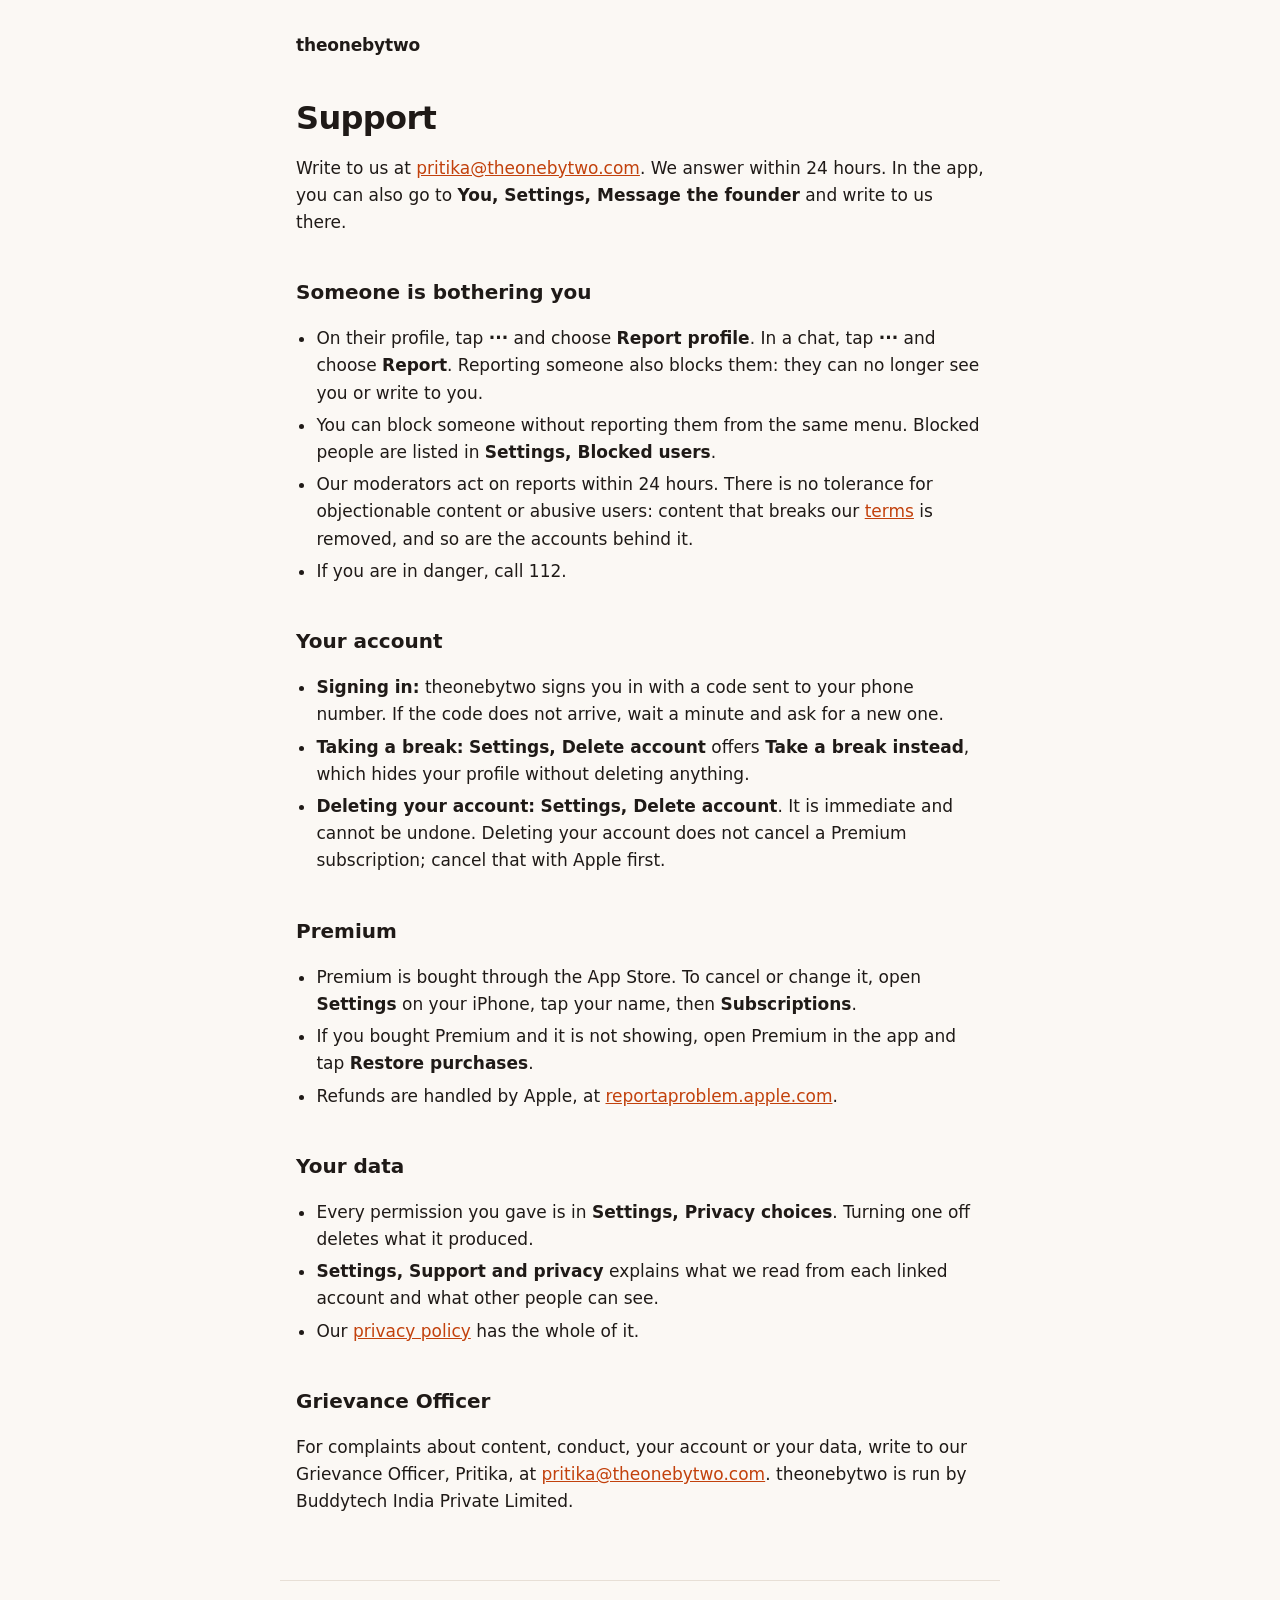
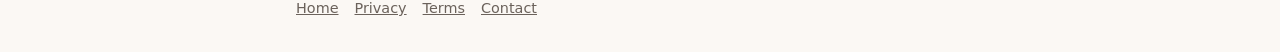
==== support/index.html @ 1c4cbf5a "Add a support page and a zero-tolerance clause to the Terms /support covers reporting and blocking, " ====
<!doctype html>
<html lang="en">
<head>
<meta charset="utf-8">
<meta name="viewport" content="width=device-width, initial-scale=1">
<meta name="referrer" content="no-referrer">
<title>Support · theonebytwo</title>
<meta name="description" content="How to get help with theonebytwo: reporting someone, your account, Premium and your data.">
<link rel="stylesheet" href="/style.css">
</head>
<body>
<header><a href="/">theonebytwo</a></header>
<main>
<h1>Support</h1>

<p>Write to us at <a href="mailto:pritika@theonebytwo.com">pritika@theonebytwo.com</a>. We
answer within 24 hours. In the app, you can also go to <strong>You, Settings, Message the
founder</strong> and write to us there.</p>

<h2>Someone is bothering you</h2>
<ul>
  <li>On their profile, tap <strong>···</strong> and choose <strong>Report profile</strong>. In a
  chat, tap <strong>···</strong> and choose <strong>Report</strong>. Reporting someone also blocks
  them: they can no longer see you or write to you.</li>
  <li>You can block someone without reporting them from the same menu. Blocked people are listed
  in <strong>Settings, Blocked users</strong>.</li>
  <li>Our moderators act on reports within 24 hours. There is no tolerance for objectionable
  content or abusive users: content that breaks our <a href="/terms">terms</a> is removed, and
  so are the accounts behind it.</li>
  <li>If you are in danger, call 112.</li>
</ul>

<h2>Your account</h2>
<ul>
  <li><strong>Signing in:</strong> theonebytwo signs you in with a code sent to your phone number.
  If the code does not arrive, wait a minute and ask for a new one.</li>
  <li><strong>Taking a break:</strong> <strong>Settings, Delete account</strong> offers
  <strong>Take a break instead</strong>, which hides your profile without deleting anything.</li>
  <li><strong>Deleting your account:</strong> <strong>Settings, Delete account</strong>. It is
  immediate and cannot be undone. Deleting your account does not cancel a Premium subscription;
  cancel that with Apple first.</li>
</ul>

<h2>Premium</h2>
<ul>
  <li>Premium is bought through the App Store. To cancel or change it, open
  <strong>Settings</strong> on your iPhone, tap your name, then <strong>Subscriptions</strong>.</li>
  <li>If you bought Premium and it is not showing, open Premium in the app and tap
  <strong>Restore purchases</strong>.</li>
  <li>Refunds are handled by Apple, at
  <a href="https://reportaproblem.apple.com">reportaproblem.apple.com</a>.</li>
</ul>

<h2>Your data</h2>
<ul>
  <li>Every permission you gave is in <strong>Settings, Privacy choices</strong>. Turning one off
  deletes what it produced.</li>
  <li><strong>Settings, Support and privacy</strong> explains what we read from each linked
  account and what other people can see.</li>
  <li>Our <a href="/privacy">privacy policy</a> has the whole of it.</li>
</ul>

<h2>Grievance Officer</h2>
<p>For complaints about content, conduct, your account or your data, write to our Grievance
Officer, Pritika, at <a href="mailto:pritika@theonebytwo.com">pritika@theonebytwo.com</a>.
theonebytwo is run by Buddytech India Private Limited.</p>
</main>
<footer>
  <a href="/">Home</a><a href="/privacy">Privacy</a><a href="/terms">Terms</a><a href="mailto:pritika@theonebytwo.com">Contact</a>
</footer>
</body>
</html>
---- style.css ----
:root {
  --bg: #fbf8f4;
  --text: #1f1a17;
  --muted: #6b625b;
  --accent: #c2410c;
  --rule: #e7dfd6;
  --note-bg: #fff4e5;
  --note-text: #7a4a12;
}

@media (prefers-color-scheme: dark) {
  :root {
    --bg: #141110;
    --text: #efe9e3;
    --muted: #a39990;
    --accent: #fb923c;
    --rule: #2c2623;
    --note-bg: #2a1f14;
    --note-text: #f5c78a;
  }
}

* { box-sizing: border-box; }

body {
  margin: 0;
  background: var(--bg);
  color: var(--text);
  font: 17px/1.6 system-ui, -apple-system, "Segoe UI", Roboto, sans-serif;
}

main, header, footer {
  max-width: 720px;
  margin: 0 auto;
  padding: 0 16px;
}

header { padding-top: 32px; }
header a { color: var(--text); text-decoration: none; font-weight: 700; letter-spacing: -0.01em; }

main { padding-top: 24px; padding-bottom: 48px; }

h1 { font-size: 2rem; line-height: 1.2; letter-spacing: -0.02em; margin: 0.5em 0; }
h2 { font-size: 1.25rem; margin-top: 2em; }
h3 { font-size: 1.05rem; margin-top: 1.5em; }

a { color: var(--accent); }

.lede { font-size: 1.2rem; color: var(--muted); }

.hero { padding: 12vh 0 8vh; }
.hero h1 { font-size: clamp(2.4rem, 8vw, 4rem); }

.note {
  background: var(--note-bg);
  color: var(--note-text);
  border-radius: 8px;
  padding: 12px 16px;
  font-size: 0.95rem;
}

ul { padding-left: 1.2em; }
li { margin: 0.3em 0; }

footer {
  border-top: 1px solid var(--rule);
  padding-top: 16px;
  padding-bottom: 32px;
  color: var(--muted);
  font-size: 0.9rem;
}
footer a { color: var(--muted); margin-right: 16px; }
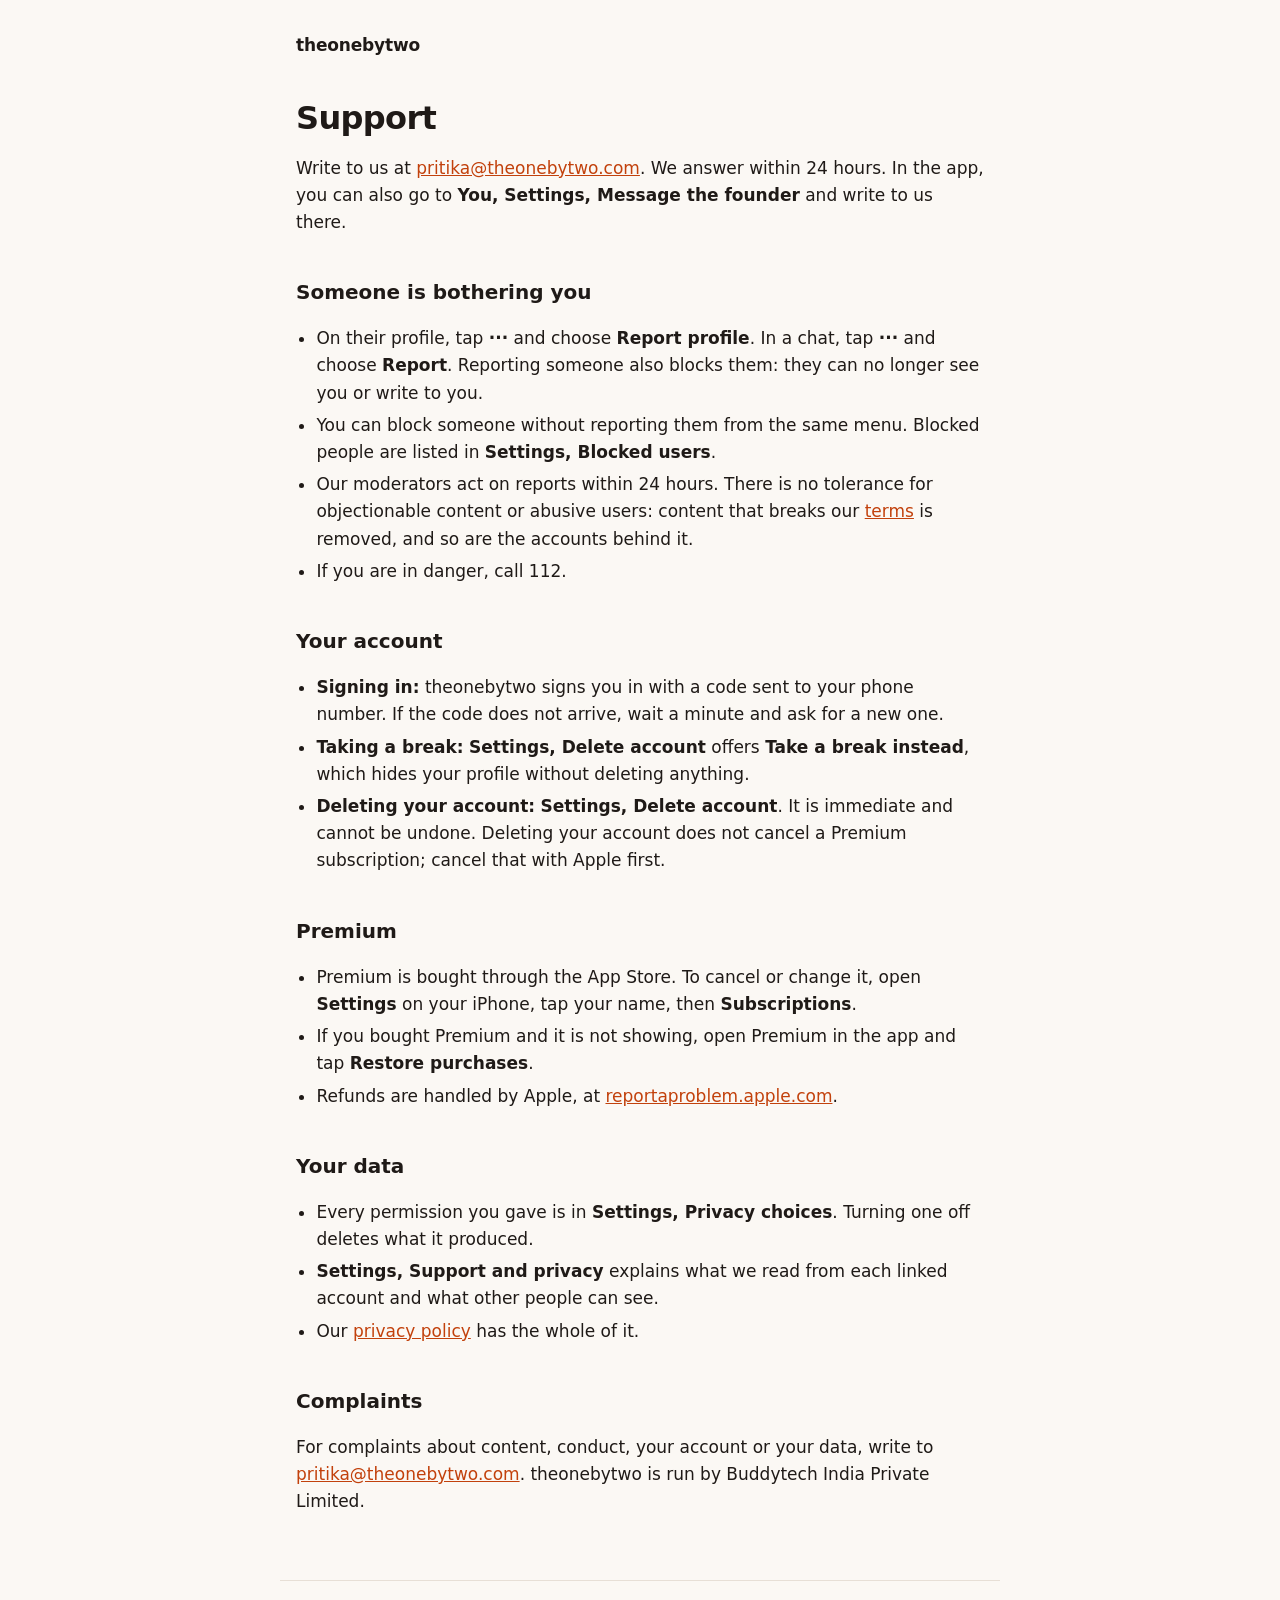
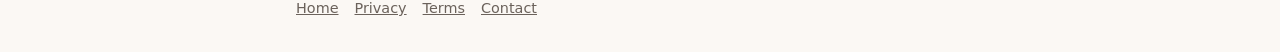
==== commit df4a11bf: "Contact by address, not a named Grievance Officer The privacy policy, terms and support page say to " ====
--- a/support/index.html
+++ b/support/index.html
@@ -60,9 +60,9 @@
   <li>Our <a href="/privacy">privacy policy</a> has the whole of it.</li>
 </ul>
 
-<h2>Grievance Officer</h2>
-<p>For complaints about content, conduct, your account or your data, write to our Grievance
-Officer, Pritika, at <a href="mailto:pritika@theonebytwo.com">pritika@theonebytwo.com</a>.
+<h2>Complaints</h2>
+<p>For complaints about content, conduct, your account or your data, write to
+<a href="mailto:pritika@theonebytwo.com">pritika@theonebytwo.com</a>.
 theonebytwo is run by Buddytech India Private Limited.</p>
 </main>
 <footer>
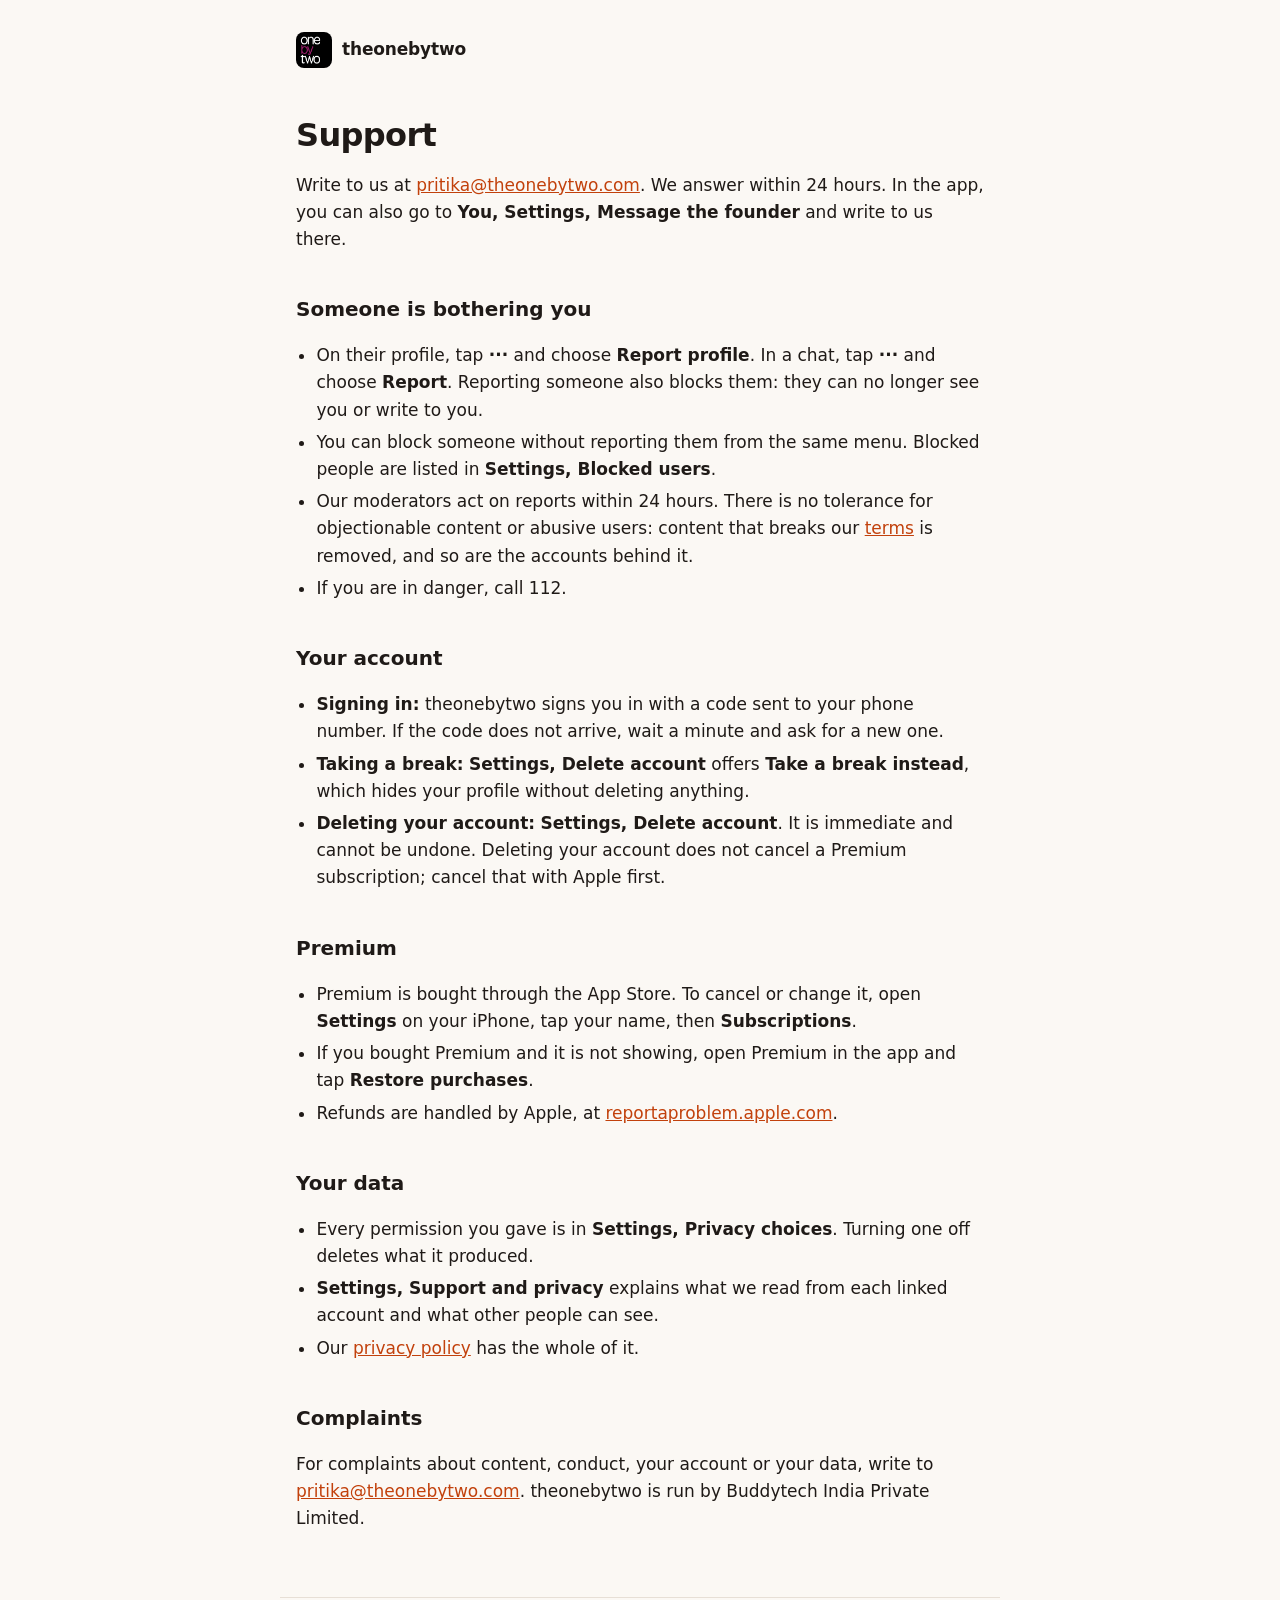
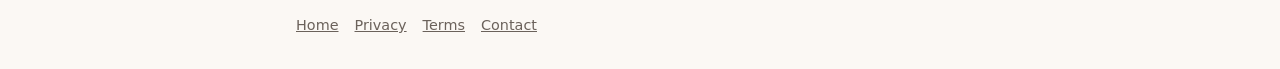
==== commit e0b20ba5: "Show the logo on every page and as the favicon Google's branding review refused the consent screen l" ====
--- a/support/index.html
+++ b/support/index.html
@@ -7,9 +7,11 @@
 <title>Support · theonebytwo</title>
 <meta name="description" content="How to get help with theonebytwo: reporting someone, your account, Premium and your data.">
 <link rel="stylesheet" href="/style.css">
+<link rel="icon" href="/favicon.ico" sizes="any">
+<link rel="apple-touch-icon" href="/apple-touch-icon.png">
 </head>
 <body>
-<header><a href="/">theonebytwo</a></header>
+<header><a href="/" class="brand"><img src="/logo.png" alt="" width="36" height="36">theonebytwo</a></header>
 <main>
 <h1>Support</h1>
 
--- a/style.css
+++ b/style.css
@@ -70,3 +70,7 @@
   font-size: 0.9rem;
 }
 footer a { color: var(--muted); margin-right: 16px; }
+
+.brand { display: inline-flex; align-items: center; gap: 10px; }
+.brand img { border-radius: 8px; display: block; }
+.hero-logo { display: block; border-radius: 24px; margin-bottom: 24px; }
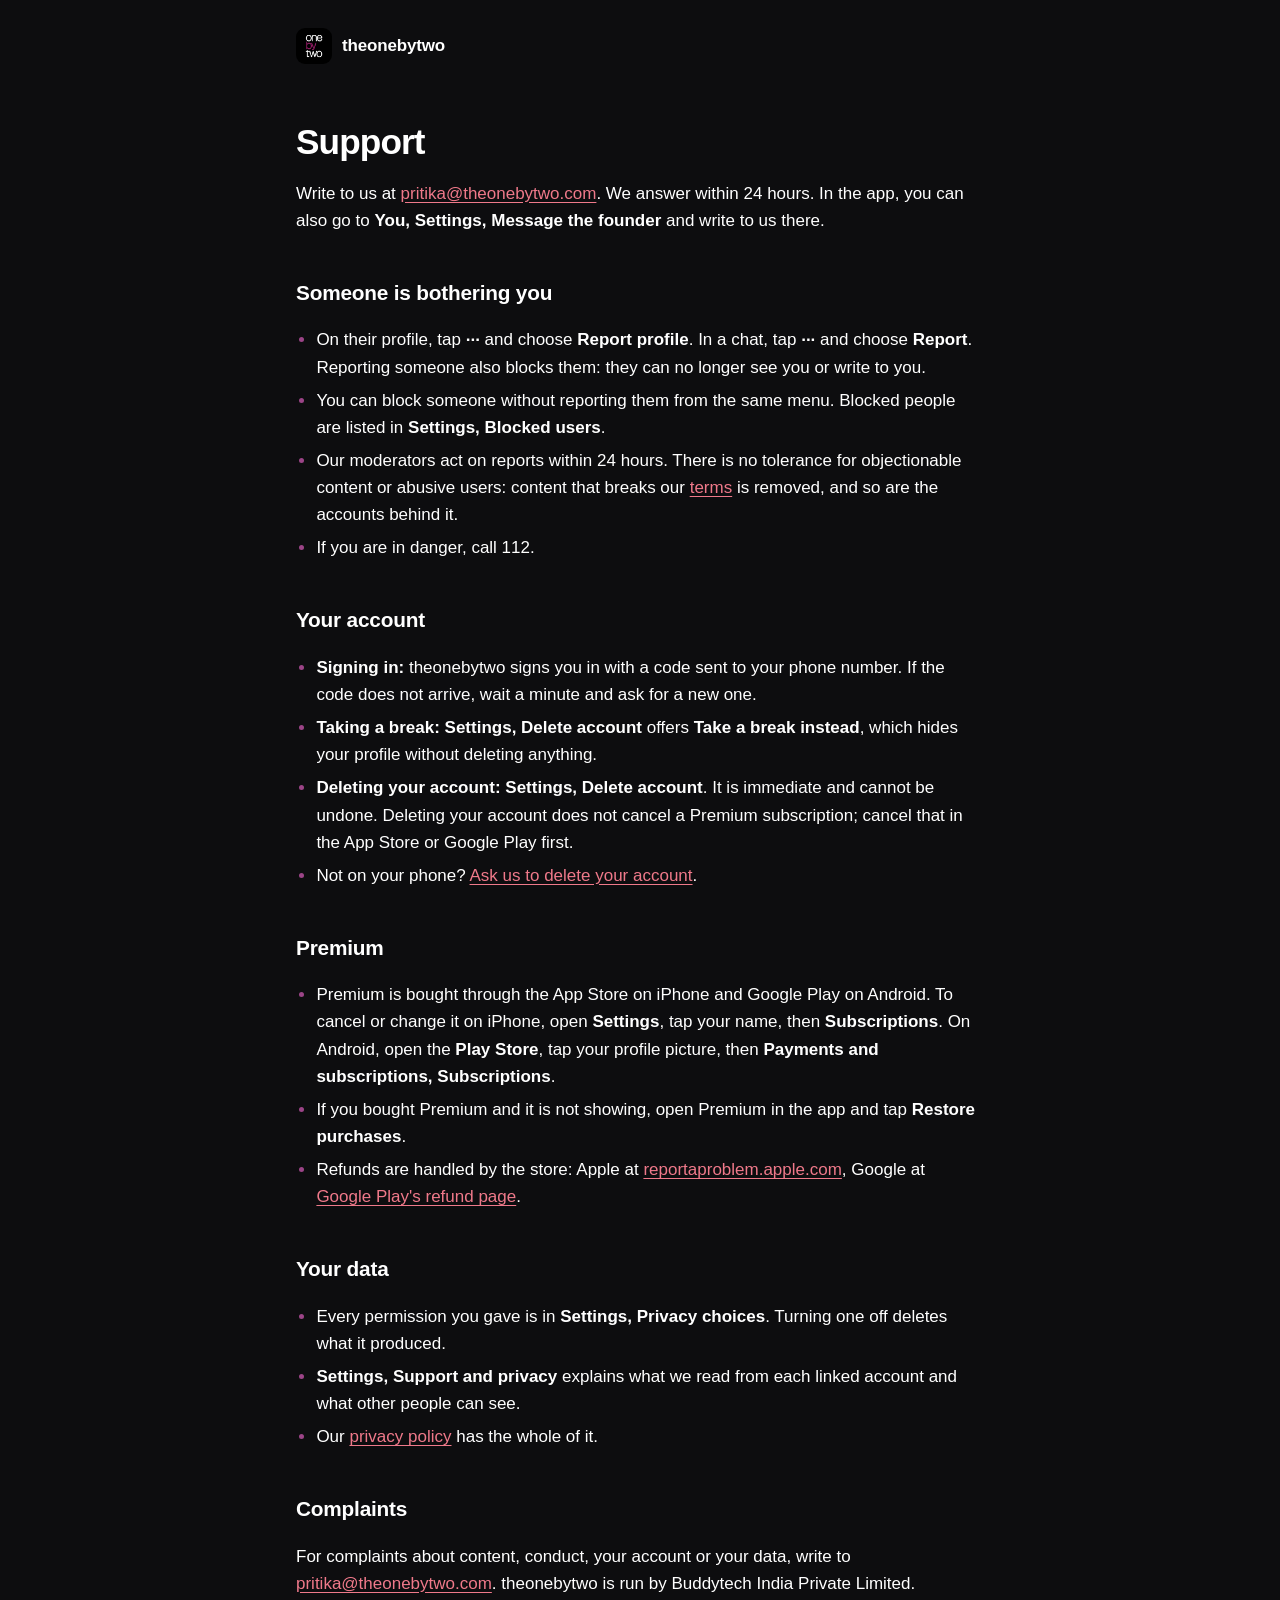
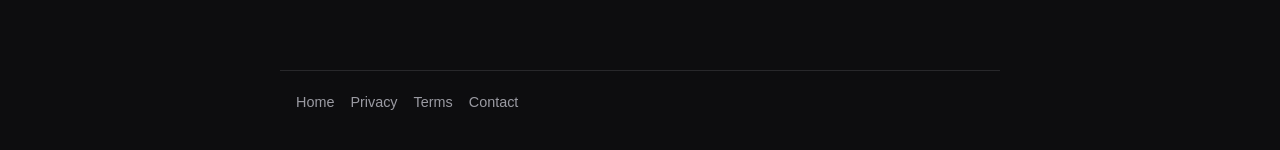
==== commit 43d54673: "Get the site ready for Google Play review Play asks for a web page to request account deletion and a" ====
--- a/support/index.html
+++ b/support/index.html
@@ -40,17 +40,21 @@
   <strong>Take a break instead</strong>, which hides your profile without deleting anything.</li>
   <li><strong>Deleting your account:</strong> <strong>Settings, Delete account</strong>. It is
   immediate and cannot be undone. Deleting your account does not cancel a Premium subscription;
-  cancel that with Apple first.</li>
+  cancel that in the App Store or Google Play first.</li>
+  <li>Not on your phone? <a href="/delete-account">Ask us to delete your account</a>.</li>
 </ul>
 
 <h2>Premium</h2>
 <ul>
-  <li>Premium is bought through the App Store. To cancel or change it, open
-  <strong>Settings</strong> on your iPhone, tap your name, then <strong>Subscriptions</strong>.</li>
+  <li>Premium is bought through the App Store on iPhone and Google Play on Android. To cancel or
+  change it on iPhone, open <strong>Settings</strong>, tap your name, then
+  <strong>Subscriptions</strong>. On Android, open the <strong>Play Store</strong>, tap your
+  profile picture, then <strong>Payments and subscriptions, Subscriptions</strong>.</li>
   <li>If you bought Premium and it is not showing, open Premium in the app and tap
   <strong>Restore purchases</strong>.</li>
-  <li>Refunds are handled by Apple, at
-  <a href="https://reportaproblem.apple.com">reportaproblem.apple.com</a>.</li>
+  <li>Refunds are handled by the store: Apple at
+  <a href="https://reportaproblem.apple.com">reportaproblem.apple.com</a>, Google at
+  <a href="https://support.google.com/googleplay/workflow/9813244">Google Play's refund page</a>.</li>
 </ul>
 
 <h2>Your data</h2>
--- a/style.css
+++ b/style.css
@@ -1,33 +1,37 @@
+/* theonebytwo.com — dark only, like the app. Colours come from the app's
+   core/theme/tokens.dart: plum fill, pink accent, near-black canvas. */
 :root {
-  --bg: #fbf8f4;
-  --text: #1f1a17;
-  --muted: #6b625b;
-  --accent: #c2410c;
-  --rule: #e7dfd6;
-  --note-bg: #fff4e5;
-  --note-text: #7a4a12;
-}
-
-@media (prefers-color-scheme: dark) {
-  :root {
-    --bg: #141110;
-    --text: #efe9e3;
-    --muted: #a39990;
-    --accent: #fb923c;
-    --rule: #2c2623;
-    --note-bg: #2a1f14;
-    --note-text: #f5c78a;
-  }
+  color-scheme: dark;
+  --bg: #0d0d0f;
+  --surface: #161618;
+  --surface-2: #1c1c1e;
+  --text: #ffffff;
+  --muted: rgba(235, 235, 245, 0.64);
+  --faint: rgba(235, 235, 245, 0.46);
+  --accent: #ef798a;
+  --plum: #9b4487;
+  --plum-deep: #5a2450;
+  --rule: rgba(235, 235, 245, 0.12);
+  --note-bg: rgba(155, 68, 135, 0.16);
+  --note-text: #f4b6c2;
+  --radius: 20px;
+  --font: -apple-system, BlinkMacSystemFont, "SF Pro Text", "Segoe UI", "Google Sans", Roboto,
+    "Helvetica Neue", Arial, sans-serif;
 }
 
 * { box-sizing: border-box; }
+
+html { -webkit-text-size-adjust: 100%; scroll-behavior: smooth; }
 
 body {
   margin: 0;
   background: var(--bg);
   color: var(--text);
-  font: 17px/1.6 system-ui, -apple-system, "Segoe UI", Roboto, sans-serif;
-}
+  font: 17px/1.6 var(--font);
+  -webkit-font-smoothing: antialiased;
+}
+
+/* ---------- Text pages: privacy, terms, support, 404 ---------- */
 
 main, header, footer {
   max-width: 720px;
@@ -35,42 +39,350 @@
   padding: 0 16px;
 }
 
-header { padding-top: 32px; }
+header { padding-top: 28px; }
 header a { color: var(--text); text-decoration: none; font-weight: 700; letter-spacing: -0.01em; }
 
-main { padding-top: 24px; padding-bottom: 48px; }
-
-h1 { font-size: 2rem; line-height: 1.2; letter-spacing: -0.02em; margin: 0.5em 0; }
-h2 { font-size: 1.25rem; margin-top: 2em; }
+main { padding-top: 32px; padding-bottom: 56px; }
+
+h1 { font-size: 2.2rem; line-height: 1.15; letter-spacing: -0.025em; margin: 0.5em 0; }
+h2 { font-size: 1.3rem; letter-spacing: -0.01em; margin-top: 2em; }
 h3 { font-size: 1.05rem; margin-top: 1.5em; }
 
-a { color: var(--accent); }
+a { color: var(--accent); text-underline-offset: 3px; }
+strong { font-weight: 650; }
 
 .lede { font-size: 1.2rem; color: var(--muted); }
-
-.hero { padding: 12vh 0 8vh; }
-.hero h1 { font-size: clamp(2.4rem, 8vw, 4rem); }
 
 .note {
   background: var(--note-bg);
   color: var(--note-text);
-  border-radius: 8px;
+  border-radius: 12px;
   padding: 12px 16px;
   font-size: 0.95rem;
 }
 
 ul { padding-left: 1.2em; }
-li { margin: 0.3em 0; }
+li { margin: 0.35em 0; }
+li::marker { color: var(--plum); }
 
 footer {
   border-top: 1px solid var(--rule);
-  padding-top: 16px;
-  padding-bottom: 32px;
+  padding-top: 20px;
+  padding-bottom: 36px;
+  color: var(--faint);
+  font-size: 0.9rem;
+}
+footer a { color: var(--muted); margin-right: 16px; text-decoration: none; }
+footer a:hover { color: var(--text); }
+
+.brand { display: inline-flex; align-items: center; gap: 10px; }
+.brand img { border-radius: 9px; display: block; }
+
+/* ---------- Homepage ---------- */
+
+.home header, .home footer, .home main { max-width: none; padding: 0; }
+
+.wrap { max-width: 1120px; margin: 0 auto; padding: 0 24px; }
+
+.nav {
+  position: sticky;
+  top: 0;
+  z-index: 10;
+  background: rgba(13, 13, 15, 0.8);
+  -webkit-backdrop-filter: saturate(160%) blur(18px);
+  backdrop-filter: saturate(160%) blur(18px);
+  border-bottom: 1px solid var(--rule);
+}
+.nav .wrap { display: flex; align-items: center; justify-content: space-between; height: 64px; }
+.nav-links { display: flex; align-items: center; gap: 28px; }
+.nav-links a { color: var(--muted); font-size: 0.95rem; font-weight: 500; }
+.nav-links a:hover { color: var(--text); }
+
+.btn {
+  display: inline-flex;
+  align-items: center;
+  justify-content: center;
+  gap: 8px;
+  min-height: 48px;
+  padding: 0 22px;
+  border-radius: 999px;
+  font-weight: 650;
+  font-size: 1rem;
+  text-decoration: none;
+  transition: transform 0.15s ease, background 0.15s ease;
+}
+.btn:hover { transform: translateY(-1px); }
+.nav-links .btn-primary, .btn-primary { background: var(--plum); color: #fff; box-shadow: 0 8px 30px rgba(155, 68, 135, 0.35); }
+.btn-primary:hover { background: #ad4f98; }
+.btn-ghost { color: var(--text); border: 1px solid var(--rule); background: rgba(255, 255, 255, 0.03); }
+.btn-ghost:hover { background: rgba(255, 255, 255, 0.07); }
+.btn-sm { min-height: 38px; padding: 0 16px; font-size: 0.9rem; }
+
+.eyebrow {
+  display: inline-flex;
+  align-items: center;
+  gap: 10px;
+  padding: 6px 14px;
+  border-radius: 999px;
+  border: 1px solid rgba(239, 121, 138, 0.35);
+  background: rgba(155, 68, 135, 0.14);
+  color: var(--note-text);
+  font-size: 0.85rem;
+  font-weight: 600;
+}
+.eyebrow .dot { width: 7px; height: 7px; border-radius: 50%; background: var(--accent); box-shadow: 0 0 0 4px rgba(239, 121, 138, 0.2); }
+
+.kicker {
+  color: var(--accent);
+  font-size: 0.8rem;
+  font-weight: 700;
+  letter-spacing: 0.14em;
+  text-transform: uppercase;
+  margin: 0 0 12px;
+}
+
+/* Hero */
+.hero { position: relative; overflow: hidden; padding: 88px 0 96px; }
+.hero::before {
+  content: "";
+  position: absolute;
+  top: -260px;
+  right: -240px;
+  width: 900px;
+  height: 900px;
+  background: radial-gradient(closest-side, rgba(155, 68, 135, 0.38), rgba(155, 68, 135, 0) 70%);
+  pointer-events: none;
+}
+.hero-grid {
+  position: relative;
+  display: grid;
+  grid-template-columns: 1.1fr 0.9fr;
+  gap: 56px;
+  align-items: center;
+}
+.hero h1 {
+  font-size: clamp(2.5rem, 6vw, 4.4rem);
+  line-height: 1.03;
+  letter-spacing: -0.04em;
+  font-weight: 800;
+  margin: 22px 0;
+}
+.hero h1 em { font-style: normal; color: var(--accent); }
+.hero .lede { font-size: 1.2rem; line-height: 1.55; max-width: 560px; margin: 0 0 32px; }
+.cta-row { display: flex; flex-wrap: wrap; gap: 12px; }
+.hero-meta { margin: 28px 0 0; color: var(--faint); font-size: 0.92rem; }
+
+/* Phone mock-up, drawn with the app's tile gradients */
+.phone-col { justify-self: center; }
+.phone {
+  width: 300px;
+  border-radius: 46px;
+  padding: 12px;
+  background: linear-gradient(160deg, #2a2a2e, #111113);
+  box-shadow: 0 0 0 1px rgba(255, 255, 255, 0.08), 0 40px 90px rgba(0, 0, 0, 0.6), 0 0 120px rgba(155, 68, 135, 0.25);
+  transform: rotate(2deg);
+}
+.screen {
+  position: relative;
+  overflow: hidden;
+  border-radius: 36px;
+  background: #000;
+  padding: 50px 14px 18px;
+}
+.screen::before {
+  content: "";
+  position: absolute;
+  top: 12px;
+  left: 50%;
+  width: 92px;
+  height: 26px;
+  margin-left: -46px;
+  border-radius: 20px;
+  background: #1a1a1c;
+}
+.profile-head { display: flex; align-items: center; gap: 12px; margin: 0 4px 14px; }
+.avatar {
+  flex: none;
+  width: 46px;
+  height: 46px;
+  border-radius: 50%;
+  background: linear-gradient(135deg, #ef798a, #5a2450);
+  box-shadow: 0 0 0 2px rgba(239, 121, 138, 0.45);
+}
+.profile-head b { display: block; font-size: 1.02rem; letter-spacing: -0.01em; line-height: 1.3; }
+.profile-head span { color: var(--faint); font-size: 0.78rem; }
+.tiles { display: grid; grid-template-columns: 1fr 1fr; gap: 8px; }
+.tile {
+  display: flex;
+  flex-direction: column;
+  justify-content: space-between;
+  gap: 8px;
+  min-height: 108px;
+  padding: 12px;
+  border-radius: 18px;
+  border: 1px solid rgba(255, 255, 255, 0.14);
+}
+.tile.wide { grid-column: span 2; min-height: 88px; }
+.tile small { font-size: 0.64rem; font-weight: 700; letter-spacing: 0.08em; text-transform: uppercase; opacity: 0.78; }
+.tile b { font-size: 0.96rem; line-height: 1.2; letter-spacing: -0.01em; }
+.tile i { font-style: normal; font-size: 0.72rem; opacity: 0.82; line-height: 1.35; }
+.t-saffron { background: linear-gradient(160deg, #c9812b, #7a3a04); }
+.t-indigo { background: linear-gradient(160deg, #5b49a8, #241a4c); }
+.t-teal { background: linear-gradient(160deg, #2c8479, #0b3f3a); }
+.t-rose { background: linear-gradient(160deg, #c24e66, #6e162c); }
+.phone-actions { display: flex; gap: 8px; margin-top: 12px; }
+.phone-actions span {
+  flex: 1;
+  padding: 10px 0;
+  border-radius: 999px;
+  background: #1c1c1e;
   color: var(--muted);
-  font-size: 0.9rem;
-}
-footer a { color: var(--muted); margin-right: 16px; }
-
-.brand { display: inline-flex; align-items: center; gap: 10px; }
-.brand img { border-radius: 8px; display: block; }
-.hero-logo { display: block; border-radius: 24px; margin-bottom: 24px; }
+  font-size: 0.8rem;
+  font-weight: 650;
+  text-align: center;
+}
+.phone-actions span.go { background: var(--plum); color: #fff; }
+.mock-note { margin: 22px 0 0; color: var(--faint); font-size: 0.78rem; text-align: center; }
+
+/* Sources strip */
+.sources { border-top: 1px solid var(--rule); border-bottom: 1px solid var(--rule); padding: 26px 0; }
+.sources .wrap { display: flex; flex-wrap: wrap; align-items: center; justify-content: center; gap: 12px 14px; }
+.sources p { margin: 0 8px 0 0; color: var(--faint); font-size: 0.9rem; }
+.chip {
+  padding: 7px 14px;
+  border-radius: 999px;
+  border: 1px solid var(--rule);
+  background: var(--surface);
+  color: var(--muted);
+  font-size: 0.88rem;
+  font-weight: 550;
+}
+
+/* Sections */
+.section { padding: 104px 0; }
+.section-alt { background: linear-gradient(180deg, #111113, #0d0d0f); border-top: 1px solid var(--rule); border-bottom: 1px solid var(--rule); }
+.section-head { max-width: 680px; margin-bottom: 52px; }
+.section-head h2 { font-size: clamp(1.9rem, 4vw, 2.7rem); line-height: 1.1; letter-spacing: -0.03em; margin: 0 0 16px; }
+.section-head p { color: var(--muted); font-size: 1.1rem; margin: 0; }
+
+.grid-3 { display: grid; grid-template-columns: repeat(3, 1fr); gap: 18px; }
+.grid-2 { display: grid; grid-template-columns: repeat(2, 1fr); gap: 18px; }
+
+.card {
+  padding: 28px;
+  border-radius: var(--radius);
+  border: 1px solid var(--rule);
+  background: var(--surface);
+}
+.card h3 { font-size: 1.15rem; letter-spacing: -0.01em; margin: 0 0 8px; }
+.card p { color: var(--muted); margin: 0; font-size: 0.98rem; }
+.step-n {
+  display: inline-grid;
+  place-items: center;
+  width: 36px;
+  height: 36px;
+  margin-bottom: 18px;
+  border-radius: 12px;
+  background: rgba(155, 68, 135, 0.2);
+  color: var(--note-text);
+  font-weight: 750;
+}
+
+/* Biodata vs theonebytwo */
+.compare { display: grid; grid-template-columns: 1fr 1fr; gap: 18px; }
+.compare .card { padding: 32px; }
+.compare h3 { font-size: 0.85rem; letter-spacing: 0.12em; text-transform: uppercase; color: var(--faint); }
+.compare ul { list-style: none; padding: 0; margin: 18px 0 0; }
+.compare li { margin: 0; padding: 12px 0; border-top: 1px solid var(--rule); color: var(--muted); }
+.compare li:first-child { border-top: 0; }
+.compare .ours { background: linear-gradient(160deg, rgba(155, 68, 135, 0.22), rgba(90, 36, 80, 0.08)); border-color: rgba(239, 121, 138, 0.3); }
+.compare .ours h3 { color: var(--accent); }
+.compare .ours li { color: var(--text); }
+
+/* Privacy promises */
+.promise { display: flex; gap: 16px; align-items: flex-start; }
+.promise .tick {
+  flex: none;
+  display: grid;
+  place-items: center;
+  width: 28px;
+  height: 28px;
+  margin-top: 2px;
+  border-radius: 50%;
+  background: rgba(239, 121, 138, 0.14);
+  color: var(--accent);
+  font-size: 0.85rem;
+  font-weight: 800;
+}
+
+/* AI section */
+.ai { display: grid; grid-template-columns: 1fr 1fr; gap: 56px; align-items: center; }
+.ai .section-head { margin-bottom: 0; }
+.ai ul { list-style: none; padding: 0; margin: 24px 0 0; }
+.ai li { position: relative; padding-left: 28px; margin: 12px 0; color: var(--muted); }
+.ai li::before { content: "✓"; position: absolute; left: 0; color: var(--accent); font-weight: 800; }
+.ai-flow { display: grid; gap: 8px; }
+.flow-row {
+  display: flex;
+  justify-content: space-between;
+  align-items: center;
+  gap: 16px;
+  padding: 16px 20px;
+  border-radius: 16px;
+  border: 1px solid var(--rule);
+  background: var(--surface);
+  font-size: 0.95rem;
+  font-weight: 600;
+}
+.flow-row span:last-child { color: var(--faint); font-size: 0.84rem; font-weight: 500; text-align: right; }
+.flow-row.hl { border-color: rgba(239, 121, 138, 0.4); background: rgba(155, 68, 135, 0.14); }
+.flow-arrow { color: var(--faint); font-size: 0.9rem; line-height: 1; text-align: center; }
+
+/* Closing call to action */
+.cta-band {
+  padding: 72px 24px;
+  border-radius: 32px;
+  border: 1px solid rgba(239, 121, 138, 0.25);
+  background: radial-gradient(120% 140% at 50% 0%, rgba(155, 68, 135, 0.5), rgba(90, 36, 80, 0.18) 55%, rgba(13, 13, 15, 0) 100%), var(--surface);
+  text-align: center;
+}
+.cta-band img { display: block; margin: 0 auto 24px; border-radius: 22px; }
+.cta-band h2 { font-size: clamp(1.9rem, 4vw, 2.8rem); line-height: 1.1; letter-spacing: -0.03em; margin: 0 0 14px; }
+.cta-band p { max-width: 560px; margin: 0 auto 30px; color: var(--muted); font-size: 1.1rem; }
+.cta-band .cta-row { justify-content: center; }
+
+/* Footer */
+.site-footer { padding: 56px 0 40px; border-top: 1px solid var(--rule); color: var(--faint); font-size: 0.9rem; }
+.footer-grid { display: grid; grid-template-columns: 1.4fr 1fr 1fr; gap: 32px; }
+.footer-grid h4 { margin: 0 0 12px; color: var(--text); font-size: 0.85rem; letter-spacing: 0.04em; }
+.footer-grid a { display: block; margin: 0 0 8px; color: var(--muted); text-decoration: none; }
+.footer-grid a:hover { color: var(--text); }
+.footer-grid .brand { display: inline-flex; color: var(--text); font-weight: 700; }
+.footer-grid p { max-width: 340px; margin: 14px 0 0; }
+.legal-line { display: flex; flex-wrap: wrap; justify-content: space-between; gap: 8px; margin-top: 40px; padding-top: 20px; border-top: 1px solid var(--rule); }
+
+@media (max-width: 900px) {
+  .hero { padding: 56px 0 72px; }
+  .hero-grid, .ai { grid-template-columns: 1fr; gap: 56px; }
+  .grid-3, .grid-2, .compare { grid-template-columns: 1fr; }
+  .footer-grid { grid-template-columns: 1fr 1fr; }
+  .footer-grid > div:first-child { grid-column: span 2; }
+  .section { padding: 80px 0; }
+}
+
+@media (max-width: 640px) {
+  .wrap { padding: 0 16px; }
+  .nav-links a:not(.btn) { display: none; }
+  .phone { width: 272px; transform: none; }
+  .card, .compare .card { padding: 22px; }
+  .cta-band { padding: 56px 18px; border-radius: 24px; }
+  .cta-row .btn { width: 100%; }
+  .flow-row { flex-direction: column; align-items: flex-start; gap: 2px; }
+  .flow-row span:last-child { text-align: left; }
+}
+
+@media (prefers-reduced-motion: reduce) {
+  html { scroll-behavior: auto; }
+  .btn { transition: none; }
+  .btn:hover { transform: none; }
+}
